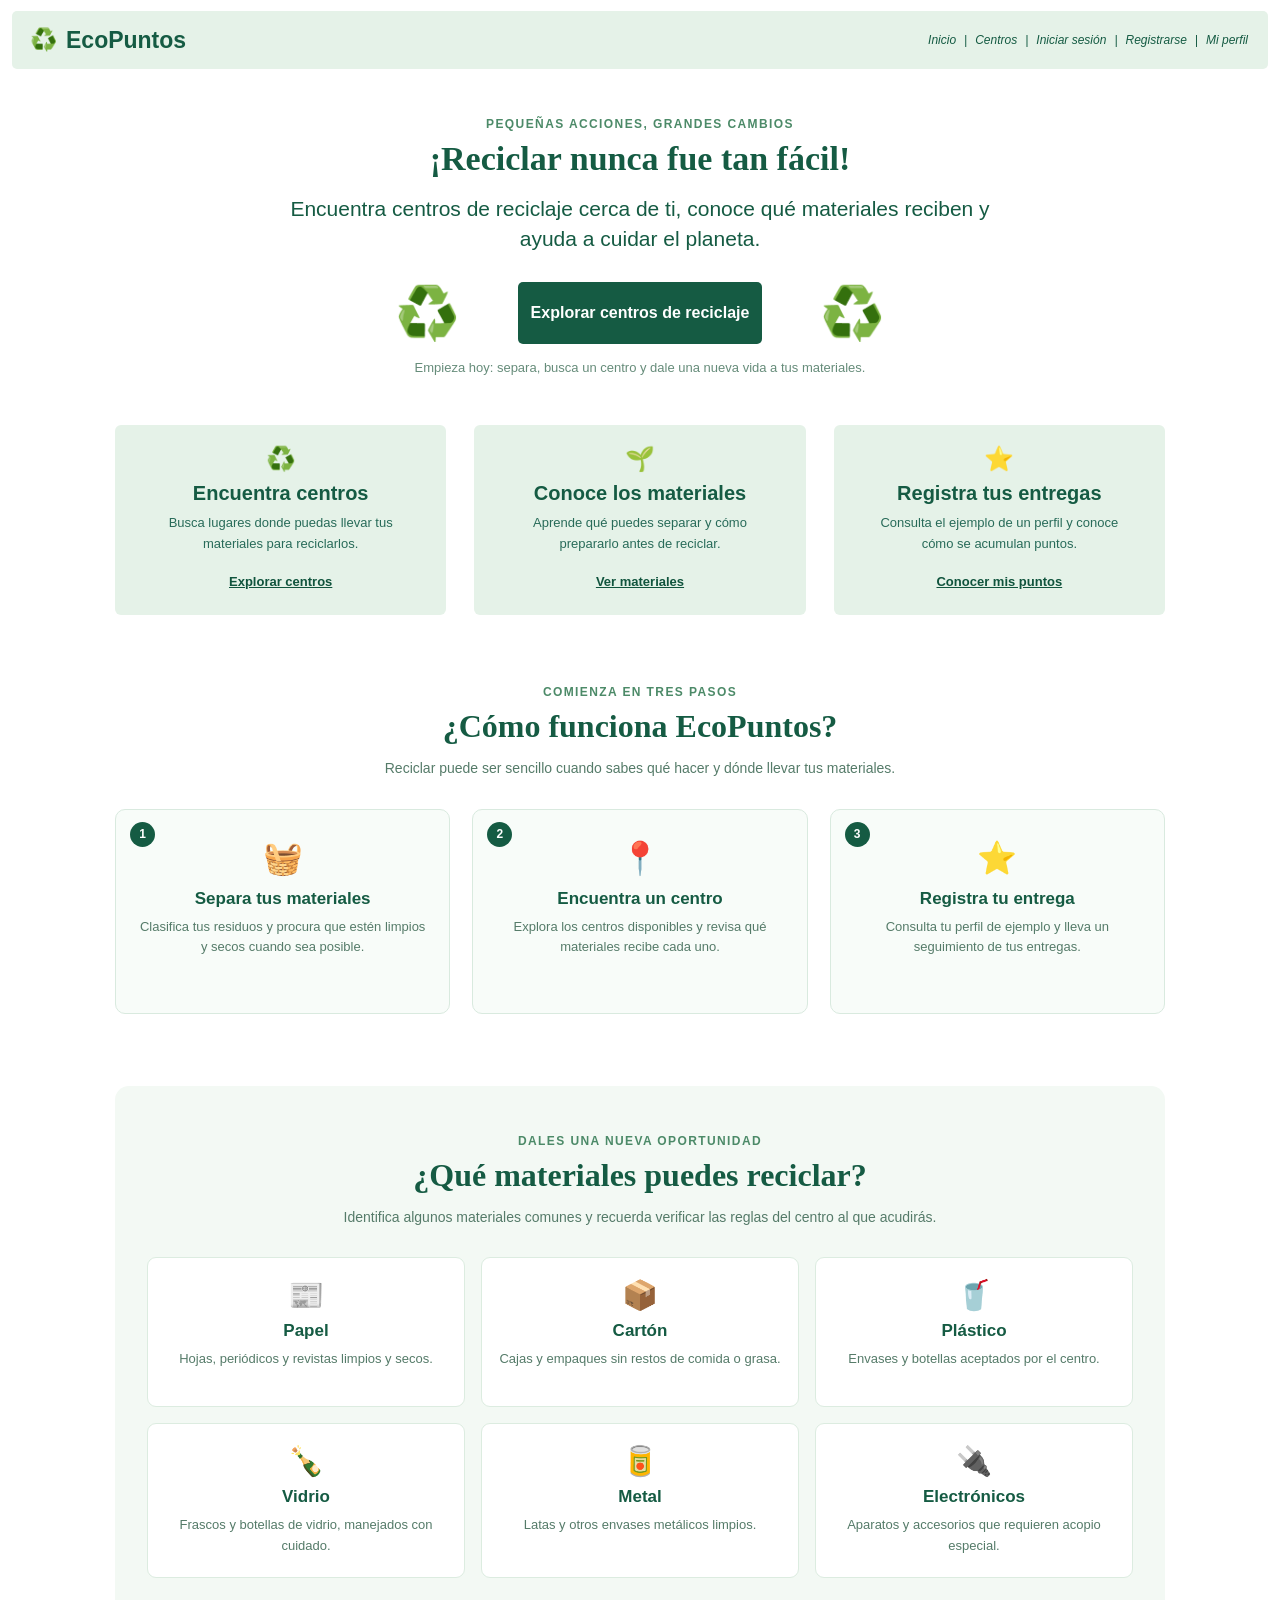
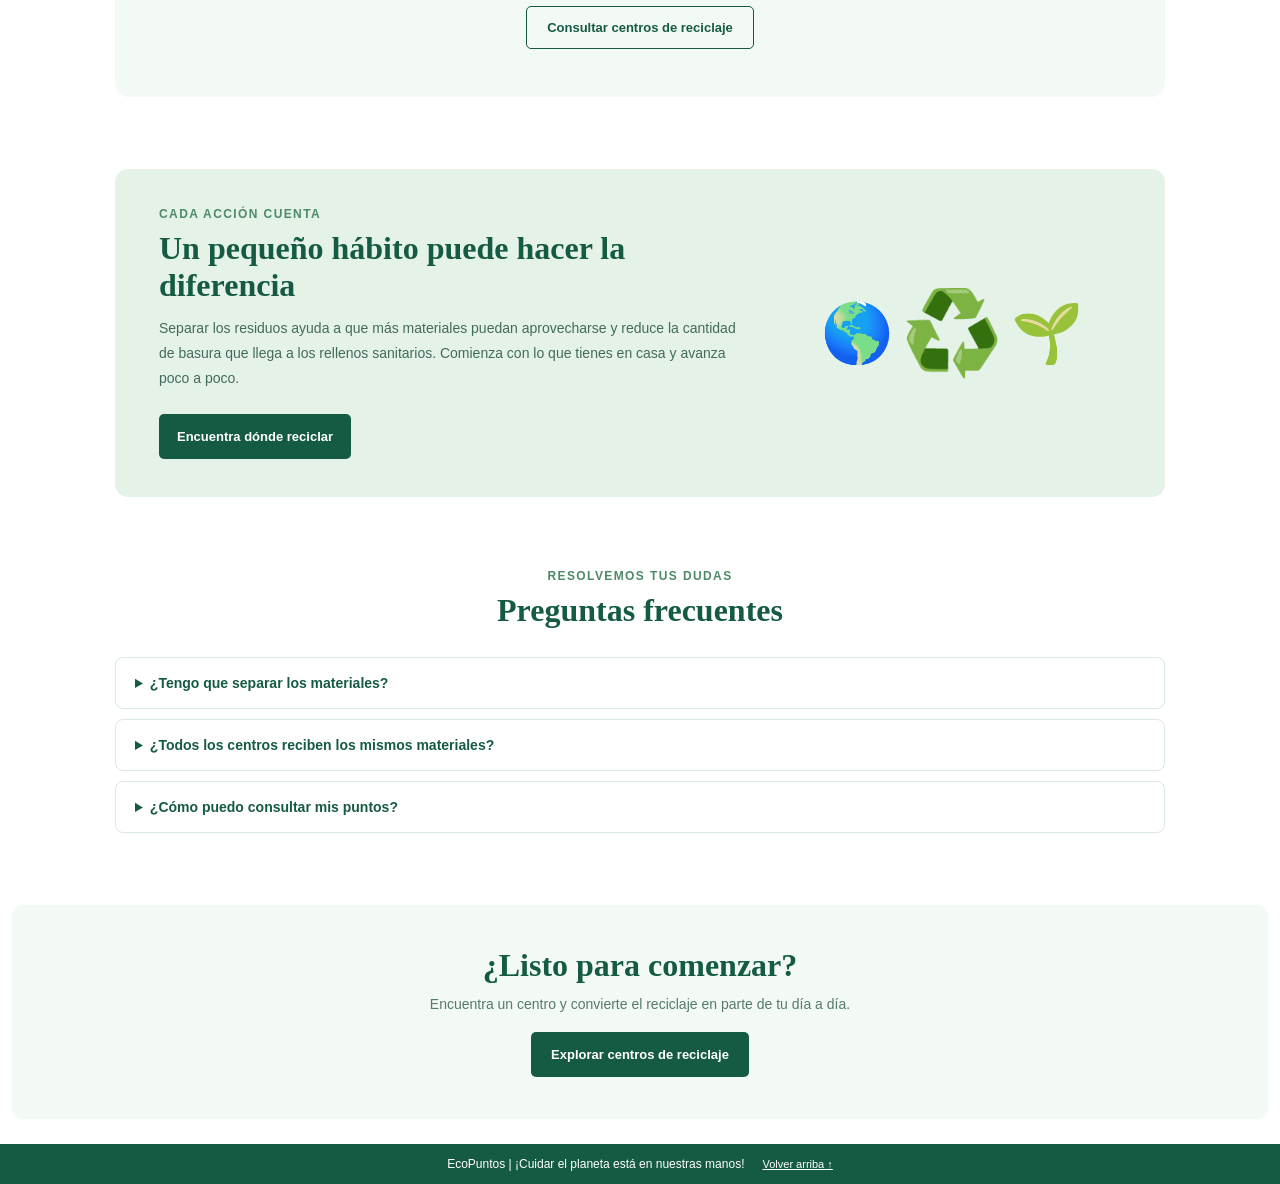
==== index.html @ 4bdca584 "fix: integrar navegación de usuario en página principal" ====
<!doctype html>
<html lang="es">
<head>
  <meta charset="utf-8">
  <meta name="viewport" content="width=device-width, initial-scale=1">
  <meta name="description" content="Encuentra centros de reciclaje, conoce los materiales y registra tus entregas en EcoPuntos.">
  <title>EcoPuntos | Reciclar nunca fue tan fácil</title>
  <link rel="stylesheet" href="css/styles.css">
  <script src="js/app.js" defer></script>
</head>
<body>
  <header class="site-header" id="inicio">
    <a class="brand" href="#inicio" aria-label="EcoPuntos, ir al inicio">
      <span class="brand-icon" aria-hidden="true">♻️</span><span>EcoPuntos</span>
    </a>
    <nav class="main-nav" aria-label="Navegación principal">
      <a href="#inicio" aria-current="page">Inicio</a><span aria-hidden="true">|</span>
      <a href="centros.html">Centros</a><span aria-hidden="true">|</span>
      <a href="login.html">Iniciar sesión</a><span aria-hidden="true">|</span>
      <a href="registro.html">Registrarse</a><span aria-hidden="true">|</span>
      <a href="perfil.html">Mi perfil</a>
    </nav>
  </header>

  <main>
    <section class="welcome" aria-labelledby="welcome-title">
      <p class="eyebrow">Pequeñas acciones, grandes cambios</p>
      <h1 id="welcome-title">¡Reciclar nunca fue tan fácil!</h1>
      <p class="welcome-text">Encuentra centros de reciclaje cerca de ti, conoce qué materiales reciben y ayuda a cuidar el planeta.</p>
      <div class="hero-action">
        <span class="decoration" aria-hidden="true">♻️</span>
        <a class="primary-button" href="centros.html">Explorar centros de reciclaje</a>
        <span class="decoration" aria-hidden="true">♻️</span>
      </div>
      <p class="hero-note">Empieza hoy: separa, busca un centro y dale una nueva vida a tus materiales.</p>
    </section>

    <section class="feature-grid" id="opciones" aria-label="Explora EcoPuntos">
      <article class="feature-card">
        <span class="feature-icon" aria-hidden="true">♻️</span>
        <h2>Encuentra centros</h2>
        <p>Busca lugares donde puedas llevar tus materiales para reciclarlos.</p>
        <a class="card-link" href="centros.html">Explorar centros</a>
      </article>
      <article class="feature-card">
        <span class="feature-icon" aria-hidden="true">🌱</span>
        <h2>Conoce los materiales</h2>
        <p>Aprende qué puedes separar y cómo prepararlo antes de reciclar.</p>
        <a class="card-link" href="#materiales">Ver materiales</a>
      </article>
      <article class="feature-card">
        <span class="feature-icon" aria-hidden="true">⭐</span>
        <h2>Registra tus entregas</h2>
        <p>Consulta el ejemplo de un perfil y conoce cómo se acumulan puntos.</p>
        <a class="card-link" href="perfil.html">Conocer mis puntos</a>
      </article>
    </section>

    <section class="how-section" aria-labelledby="how-title">
      <div class="section-heading">
        <p class="eyebrow">Comienza en tres pasos</p>
        <h2 id="how-title">¿Cómo funciona EcoPuntos?</h2>
        <p>Reciclar puede ser sencillo cuando sabes qué hacer y dónde llevar tus materiales.</p>
      </div>
      <div class="steps-grid">
        <article class="step-card">
          <span class="step-number">1</span><span class="step-icon" aria-hidden="true">🧺</span>
          <h3>Separa tus materiales</h3>
          <p>Clasifica tus residuos y procura que estén limpios y secos cuando sea posible.</p>
        </article>
        <article class="step-card">
          <span class="step-number">2</span><span class="step-icon" aria-hidden="true">📍</span>
          <h3>Encuentra un centro</h3>
          <p>Explora los centros disponibles y revisa qué materiales recibe cada uno.</p>
        </article>
        <article class="step-card">
          <span class="step-number">3</span><span class="step-icon" aria-hidden="true">⭐</span>
          <h3>Registra tu entrega</h3>
          <p>Consulta tu perfil de ejemplo y lleva un seguimiento de tus entregas.</p>
        </article>
      </div>
    </section>

    <section class="materials-section" id="materiales" aria-labelledby="materials-title">
      <div class="section-heading">
        <p class="eyebrow">Dales una nueva oportunidad</p>
        <h2 id="materials-title">¿Qué materiales puedes reciclar?</h2>
        <p>Identifica algunos materiales comunes y recuerda verificar las reglas del centro al que acudirás.</p>
      </div>
      <div class="materials-grid">
        <article class="material-card"><span aria-hidden="true">📰</span><h3>Papel</h3><p>Hojas, periódicos y revistas limpios y secos.</p></article>
        <article class="material-card"><span aria-hidden="true">📦</span><h3>Cartón</h3><p>Cajas y empaques sin restos de comida o grasa.</p></article>
        <article class="material-card"><span aria-hidden="true">🥤</span><h3>Plástico</h3><p>Envases y botellas aceptados por el centro.</p></article>
        <article class="material-card"><span aria-hidden="true">🍾</span><h3>Vidrio</h3><p>Frascos y botellas de vidrio, manejados con cuidado.</p></article>
        <article class="material-card"><span aria-hidden="true">🥫</span><h3>Metal</h3><p>Latas y otros envases metálicos limpios.</p></article>
        <article class="material-card"><span aria-hidden="true">🔌</span><h3>Electrónicos</h3><p>Aparatos y accesorios que requieren acopio especial.</p></article>
      </div>
      <div class="section-action"><a class="secondary-button" href="centros.html">Consultar centros de reciclaje</a></div>
    </section>

    <section class="impact-section" aria-labelledby="impact-title">
      <div class="impact-copy">
        <p class="eyebrow">Cada acción cuenta</p>
        <h2 id="impact-title">Un pequeño hábito puede hacer la diferencia</h2>
        <p>Separar los residuos ayuda a que más materiales puedan aprovecharse y reduce la cantidad de basura que llega a los rellenos sanitarios. Comienza con lo que tienes en casa y avanza poco a poco.</p>
        <a class="primary-button" href="centros.html">Encuentra dónde reciclar</a>
      </div>
      <div class="impact-illustration" aria-hidden="true">
        <span>🌎</span><span>♻️</span><span>🌱</span>
      </div>
    </section>

    <section class="faq-section" aria-labelledby="faq-title">
      <div class="section-heading">
        <p class="eyebrow">Resolvemos tus dudas</p>
        <h2 id="faq-title">Preguntas frecuentes</h2>
      </div>
      <details><summary>¿Tengo que separar los materiales?</summary><p>Sí. Separarlos por tipo facilita su manejo. Revisa también las indicaciones del centro de reciclaje.</p></details>
      <details><summary>¿Todos los centros reciben los mismos materiales?</summary><p>No necesariamente. Consulta la información de cada centro antes de llevar tus materiales.</p></details>
      <details><summary>¿Cómo puedo consultar mis puntos?</summary><p>Entra a la sección Mi perfil para ver el ejemplo de puntos y entregas de EcoPuntos.</p></details>
    </section>

    <section class="final-cta">
      <h2>¿Listo para comenzar?</h2>
      <p>Encuentra un centro y convierte el reciclaje en parte de tu día a día.</p>
      <a class="primary-button" href="centros.html">Explorar centros de reciclaje</a>
    </section>
  </main>

  <footer class="site-footer">
    <p>EcoPuntos | ¡Cuidar el planeta está en nuestras manos!</p>
    <a href="#inicio">Volver arriba ↑</a>
  </footer>

  <dialog class="info-dialog login-dialog" id="login-dialog">
    <button class="dialog-close" type="button" aria-label="Cerrar">×</button>
    <span class="dialog-icon" aria-hidden="true">👤</span>
    <h2>Iniciar sesión</h2>
    <p>Ingresa tus datos para continuar. Esta pantalla es una demostración y todavía no está conectada a un sistema de cuentas.</p>
    <form class="login-form">
      <label for="login-email">Correo electrónico</label>
      <input id="login-email" name="email" type="email" placeholder="correo@ejemplo.com" required>
      <label for="login-password">Contraseña</label>
      <input id="login-password" name="password" type="password" placeholder="Tu contraseña" required>
      <button class="primary-button form-button" type="submit">Continuar</button>
    </form>
    <p class="form-note" id="login-message" aria-live="polite">Demostración visual: no se guardan ni envían tus datos.</p>
  </dialog>
</body>
</html>
---- css/styles.css ----
* {
  box-sizing: border-box;
}

:root {
  --green: #155b43;
  --green-dark: #10543d;
  --mint: #e5f2e8;
  --mint-hover: #d7eadc;
  --text: #155b43;
}

html {
  scroll-behavior: smooth;
}

body {
  min-height: 100vh;
  margin: 0;
  display: flex;
  flex-direction: column;
  background: #ffffff;
  color: var(--text);
  font-family: Arial, Helvetica, sans-serif;
}

.site-header {
  min-height: 58px;
  margin: 11px 12px 0;
  padding: 10px 18px;
  border-radius: 5px;
  background: var(--mint);
  display: flex;
  align-items: center;
  justify-content: space-between;
  gap: 18px;
}

.brand {
  display: inline-flex;
  align-items: center;
  gap: 9px;
  color: var(--green);
  font-size: 23px;
  font-weight: 700;
  text-decoration: none;
}

.brand-icon {
  font-size: 22px;
}

.main-nav {
  display: flex;
  align-items: center;
  gap: 6px;
  color: var(--green);
  font-size: 12px;
  font-style: italic;
}

.main-nav a,
.nav-login {
  padding: 5px 2px;
  border: 0;
  background: transparent;
  color: inherit;
  font: inherit;
  text-decoration: none;
  cursor: pointer;
}

.main-nav a:hover,
.nav-login:hover {
  text-decoration: underline;
}

main {
  width: 100%;
  flex: 1;
}

.welcome {
  padding: 27px 20px 0;
  text-align: center;
}

.welcome h1 {
  margin: 0;
  color: var(--green);
  font-family: Georgia, "Times New Roman", serif;
  font-size: clamp(28px, 4vw, 34px);
  font-weight: 700;
}

.welcome-text {
  margin: 23px auto 0;
  color: var(--green);
  font-size: clamp(17px, 2.5vw, 21px);
  line-height: 1.45;
}

.hero-action {
  max-width: 490px;
  margin: 27px auto 0;
  display: flex;
  align-items: center;
  justify-content: space-between;
  gap: 20px;
}

.decoration {
  font-size: 52px;
  line-height: 1;
}

.primary-button {
  min-height: 62px;
  padding: 17px 13px;
  display: inline-flex;
  align-items: center;
  justify-content: center;
  border: 0;
  border-radius: 5px;
  background: var(--green);
  color: #ffffff;
  font-size: 16px;
  font-weight: 700;
  text-align: center;
  text-decoration: none;
  cursor: pointer;
  transition: background 160ms ease, transform 160ms ease;
}

.primary-button:hover {
  background: #0d4935;
  transform: translateY(-2px);
}

.primary-button:focus-visible,
.main-nav a:focus-visible,
.nav-login:focus-visible,
.card-link:focus-visible,
.dialog-close:focus-visible {
  outline: 3px solid #e6b94f;
  outline-offset: 3px;
}

.feature-grid {
  width: min(100% - 60px, 1050px);
  margin: 35px auto 48px;
  display: grid;
  grid-template-columns: repeat(3, minmax(0, 1fr));
  gap: 60px;
  scroll-margin-top: 20px;
}

.feature-card {
  min-height: 145px;
  padding: 12px 10px 14px;
  border-radius: 6px;
  background: var(--mint);
  text-align: center;
  display: flex;
  flex-direction: column;
  align-items: center;
  transition: background 160ms ease, transform 160ms ease;
}

.feature-card:hover {
  background: var(--mint-hover);
  transform: translateY(-3px);
}

.feature-icon {
  min-height: 27px;
  font-size: 24px;
  line-height: 1;
}

.feature-card h2 {
  margin: 8px 0 7px;
  color: var(--green);
  font-family: "Trebuchet MS", Arial, sans-serif;
  font-size: 19px;
  font-weight: 700;
}

.feature-card p {
  margin: 0;
  color: #286b59;
  font-size: 11px;
  line-height: 1.65;
}

.card-link {
  margin-top: 9px;
  padding: 4px 8px;
  border: 0;
  border-radius: 4px;
  background: transparent;
  color: var(--green-dark);
  font-size: 11px;
  font-weight: 700;
  text-decoration: underline;
  cursor: pointer;
}

.card-link:hover {
  background: rgba(21, 91, 67, 0.08);
}

.site-footer {
  min-height: 37px;
  padding: 9px 15px;
  background: var(--green);
  color: #ffffff;
  text-align: center;
  font-size: 12px;
}

.site-footer p {
  margin: 0;
}

.info-dialog {
  width: min(90%, 430px);
  padding: 30px;
  border: 0;
  border-radius: 12px;
  color: var(--green);
  text-align: center;
  box-shadow: 0 16px 55px rgba(0, 0, 0, 0.22);
}

.info-dialog::backdrop {
  background: rgba(10, 35, 26, 0.55);
  backdrop-filter: blur(2px);
}

.dialog-close {
  position: absolute;
  top: 9px;
  right: 13px;
  border: 0;
  background: transparent;
  color: var(--green);
  font-size: 27px;
  cursor: pointer;
}

.dialog-icon {
  font-size: 36px;
}

.info-dialog h2 {
  margin: 10px 0;
  font-family: Georgia, "Times New Roman", serif;
}

.info-dialog p {
  color: #426b5d;
  font-size: 14px;
  line-height: 1.6;
}

.login-form {
  margin-top: 20px;
  display: grid;
  gap: 8px;
  text-align: left;
}

.login-form label {
  margin-top: 5px;
  font-size: 13px;
  font-weight: 700;
}

.login-form input {
  width: 100%;
  padding: 11px;
  border: 1px solid #b7d3c1;
  border-radius: 5px;
  font: inherit;
}

.form-button {
  width: 100%;
  min-height: 45px;
  margin-top: 8px;
  padding: 10px;
}

.info-dialog .form-note {
  margin-bottom: 0;
  font-size: 11px;
}

@media (max-width: 700px) {
  .site-header {
    align-items: flex-start;
    flex-direction: column;
    gap: 7px;
  }

  .main-nav {
    flex-wrap: wrap;
  }

  .welcome {
    padding-top: 34px;
  }

  .desktop-break {
    display: none;
  }

  .hero-action {
    max-width: 390px;
    gap: 10px;
  }

  .decoration {
    font-size: 35px;
  }

  .primary-button {
    min-height: 54px;
    font-size: 14px;
  }

  .feature-grid {
    width: min(100% - 36px, 420px);
    grid-template-columns: 1fr;
    gap: 16px;
    margin-top: 30px;
  }

  .feature-card {
    min-height: 145px;
  }
}


/* Secciones adicionales de la página principal. */
.eyebrow {
  margin: 0 0 9px;
  color: #4c8a68;
  font-size: 12px;
  font-weight: 700;
  letter-spacing: 1.4px;
  text-transform: uppercase;
}

.welcome {
  padding-top: 48px;
  padding-bottom: 12px;
}

.welcome-text {
  max-width: 720px;
  margin-top: 16px;
}

.hero-note {
  margin: 16px auto 0;
  color: #668c7a;
  font-size: 13px;
}

.feature-grid {
  margin-top: 38px;
  margin-bottom: 70px;
  gap: 28px;
}

.feature-card {
  min-height: 190px;
  padding: 22px 18px;
}

.feature-card h2 {
  font-size: 20px;
}

.feature-card p {
  max-width: 250px;
  font-size: 13px;
}

.card-link {
  margin-top: auto;
  padding-top: 14px;
  font-size: 13px;
}

.how-section,
.materials-section,
.faq-section {
  width: min(100% - 60px, 1050px);
  margin: 0 auto 72px;
}

.section-heading {
  max-width: 700px;
  margin: 0 auto 28px;
  text-align: center;
}

.section-heading h2,
.impact-copy h2,
.final-cta h2 {
  margin: 0 0 12px;
  color: var(--green);
  font-family: Georgia, "Times New Roman", serif;
  font-size: clamp(25px, 3vw, 32px);
}

.section-heading > p:last-child {
  margin: 0;
  color: #557b69;
  font-size: 14px;
  line-height: 1.7;
}

.steps-grid {
  display: grid;
  grid-template-columns: repeat(3, minmax(0, 1fr));
  gap: 22px;
}

.step-card {
  position: relative;
  min-height: 205px;
  padding: 25px 22px;
  border: 1px solid #d9eadf;
  border-radius: 10px;
  background: #f8fcf9;
  text-align: center;
}

.step-number {
  position: absolute;
  top: 12px;
  left: 14px;
  width: 25px;
  height: 25px;
  display: grid;
  place-items: center;
  border-radius: 50%;
  background: var(--green);
  color: #fff;
  font-size: 12px;
  font-weight: 700;
}

.step-icon {
  display: block;
  margin: 4px 0 12px;
  font-size: 32px;
}

.step-card h3,
.material-card h3 {
  margin: 0 0 8px;
  color: var(--green);
  font-size: 17px;
}

.step-card p,
.material-card p {
  margin: 0;
  color: #557b69;
  font-size: 13px;
  line-height: 1.6;
}

.materials-section {
  padding: 48px 32px;
  border-radius: 14px;
  background: #f3f9f4;
}

.materials-grid {
  display: grid;
  grid-template-columns: repeat(3, minmax(0, 1fr));
  gap: 16px;
}

.material-card {
  min-height: 150px;
  padding: 20px 16px;
  border: 1px solid #dcece0;
  border-radius: 9px;
  background: #fff;
  text-align: center;
}

.material-card > span {
  display: block;
  margin-bottom: 9px;
  font-size: 29px;
}

.section-action {
  margin-top: 28px;
  text-align: center;
}

.secondary-button {
  min-height: 43px;
  padding: 12px 20px;
  display: inline-flex;
  align-items: center;
  justify-content: center;
  border: 1px solid var(--green);
  border-radius: 5px;
  color: var(--green);
  font-size: 13px;
  font-weight: 700;
  text-decoration: none;
}

.secondary-button:hover {
  background: var(--mint);
}

.impact-section {
  width: min(100% - 60px, 1050px);
  margin: 0 auto 72px;
  padding: 38px 44px;
  display: grid;
  grid-template-columns: 1.4fr 0.8fr;
  align-items: center;
  gap: 30px;
  border-radius: 13px;
  background: var(--mint);
}

.impact-copy h2 {
  max-width: 570px;
}

.impact-copy > p:not(.eyebrow) {
  max-width: 620px;
  margin: 0 0 22px;
  color: #426b5d;
  font-size: 14px;
  line-height: 1.8;
}

.impact-copy .primary-button {
  min-height: 45px;
  padding: 12px 18px;
  font-size: 13px;
}

.impact-illustration {
  min-height: 170px;
  display: flex;
  align-items: center;
  justify-content: center;
  gap: 8px;
  font-size: clamp(35px, 5vw, 58px);
}

.impact-illustration span:nth-child(2) {
  font-size: clamp(55px, 7vw, 82px);
}

.faq-section details {
  margin: 10px 0;
  padding: 17px 19px;
  border: 1px solid #d9eadf;
  border-radius: 8px;
  background: #fff;
}

.faq-section summary {
  color: var(--green);
  font-size: 14px;
  font-weight: 700;
  cursor: pointer;
}

.faq-section details p {
  margin: 12px 0 0;
  color: #557b69;
  font-size: 13px;
  line-height: 1.6;
}

.final-cta {
  margin: 0 12px 25px;
  padding: 42px 20px;
  border-radius: 10px;
  background: #f3f9f4;
  text-align: center;
}

.final-cta p {
  margin: 0 0 20px;
  color: #557b69;
  font-size: 14px;
}

.final-cta .primary-button {
  min-height: 45px;
  padding: 12px 20px;
  font-size: 13px;
}

.site-footer {
  display: flex;
  align-items: center;
  justify-content: center;
  gap: 18px;
  flex-wrap: wrap;
  padding: 13px 15px;
}

.site-footer a {
  color: #fff;
  font-size: 11px;
  text-decoration: underline;
}

.login-form .form-button {
  cursor: pointer;
}

@media (max-width: 700px) {
  .welcome {
    padding-top: 38px;
  }

  .feature-grid,
  .how-section,
  .materials-section,
  .faq-section,
  .impact-section {
    width: min(100% - 36px, 500px);
  }

  .feature-grid {
    gap: 14px;
    margin-bottom: 55px;
  }

  .steps-grid,
  .materials-grid,
  .impact-section {
    grid-template-columns: 1fr;
  }

  .step-card {
    min-height: 175px;
  }

  .materials-section {
    padding: 34px 17px;
  }

  .impact-section {
    padding: 30px 22px;
  }

  .impact-illustration {
    min-height: 100px;
  }

  .how-section,
  .materials-section,
  .faq-section {
    margin-bottom: 52px;
  }

  .final-cta {
    padding: 34px 18px;
  }
}
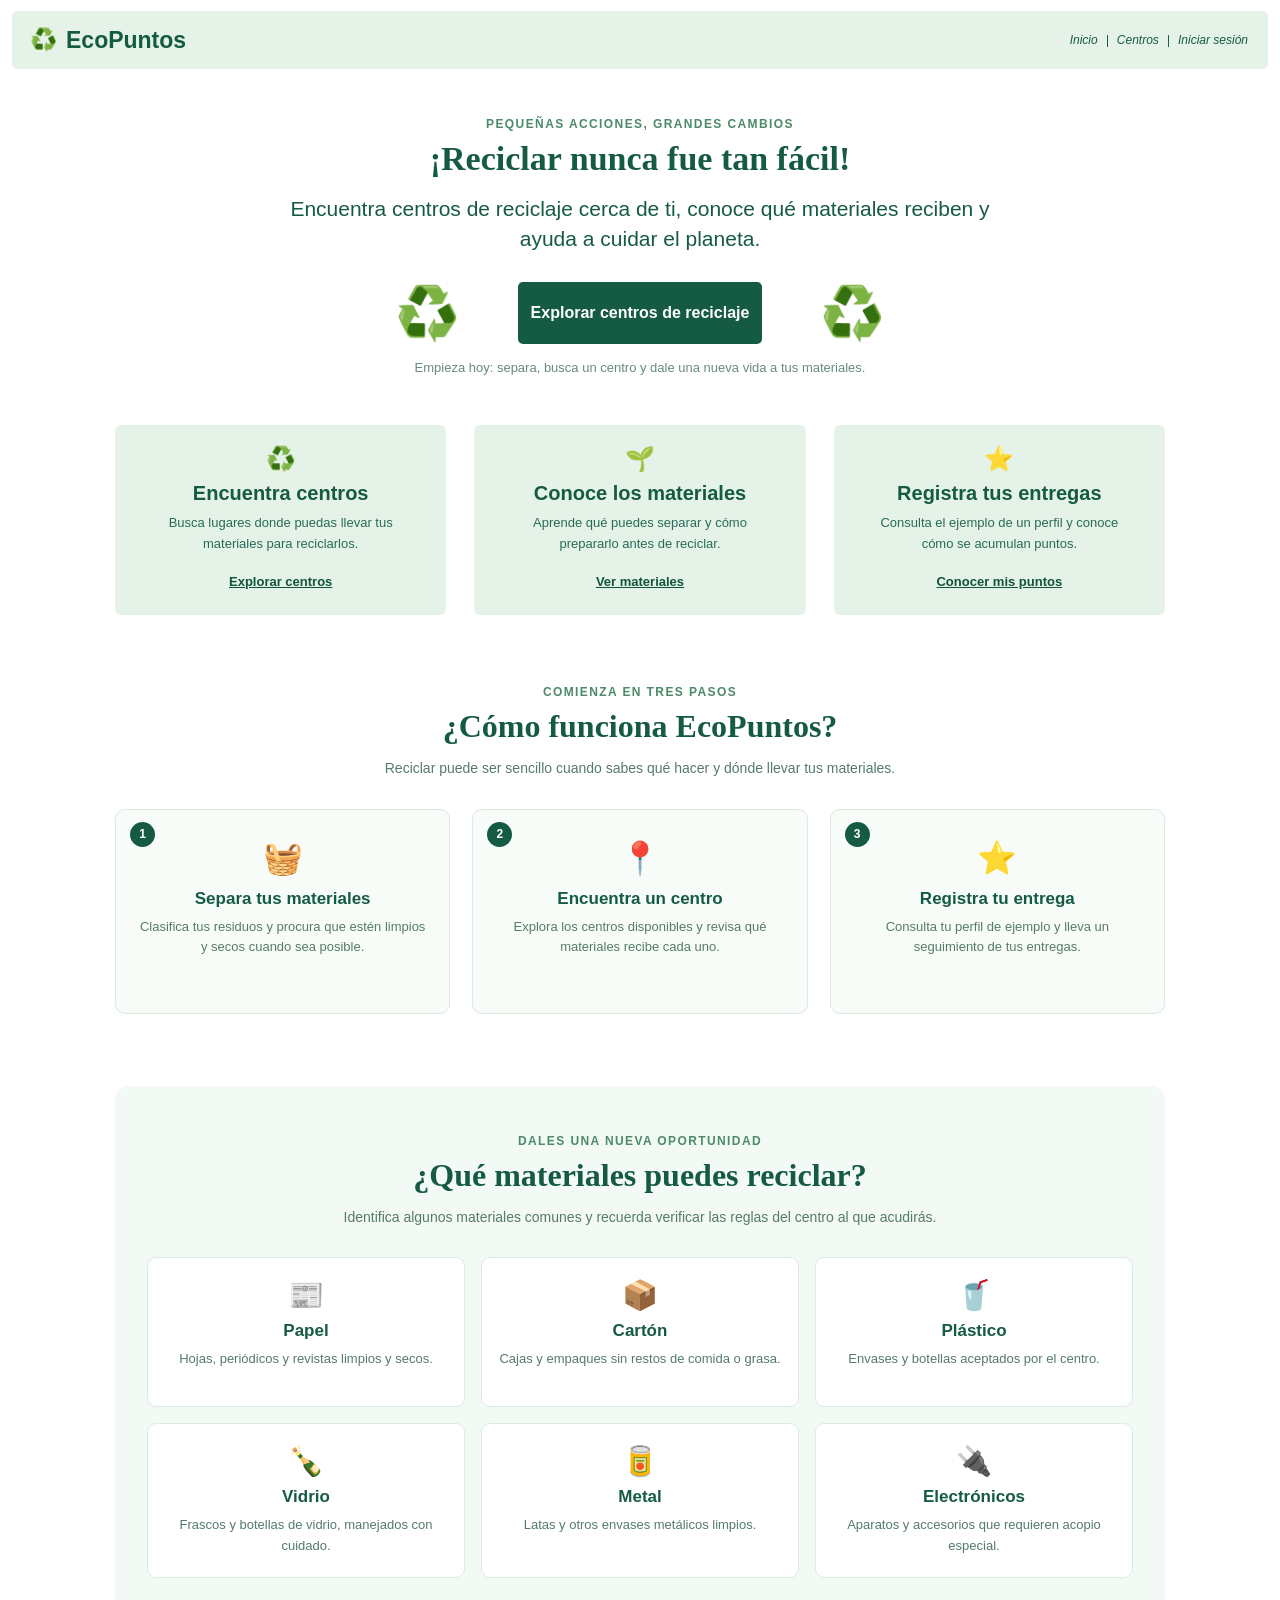
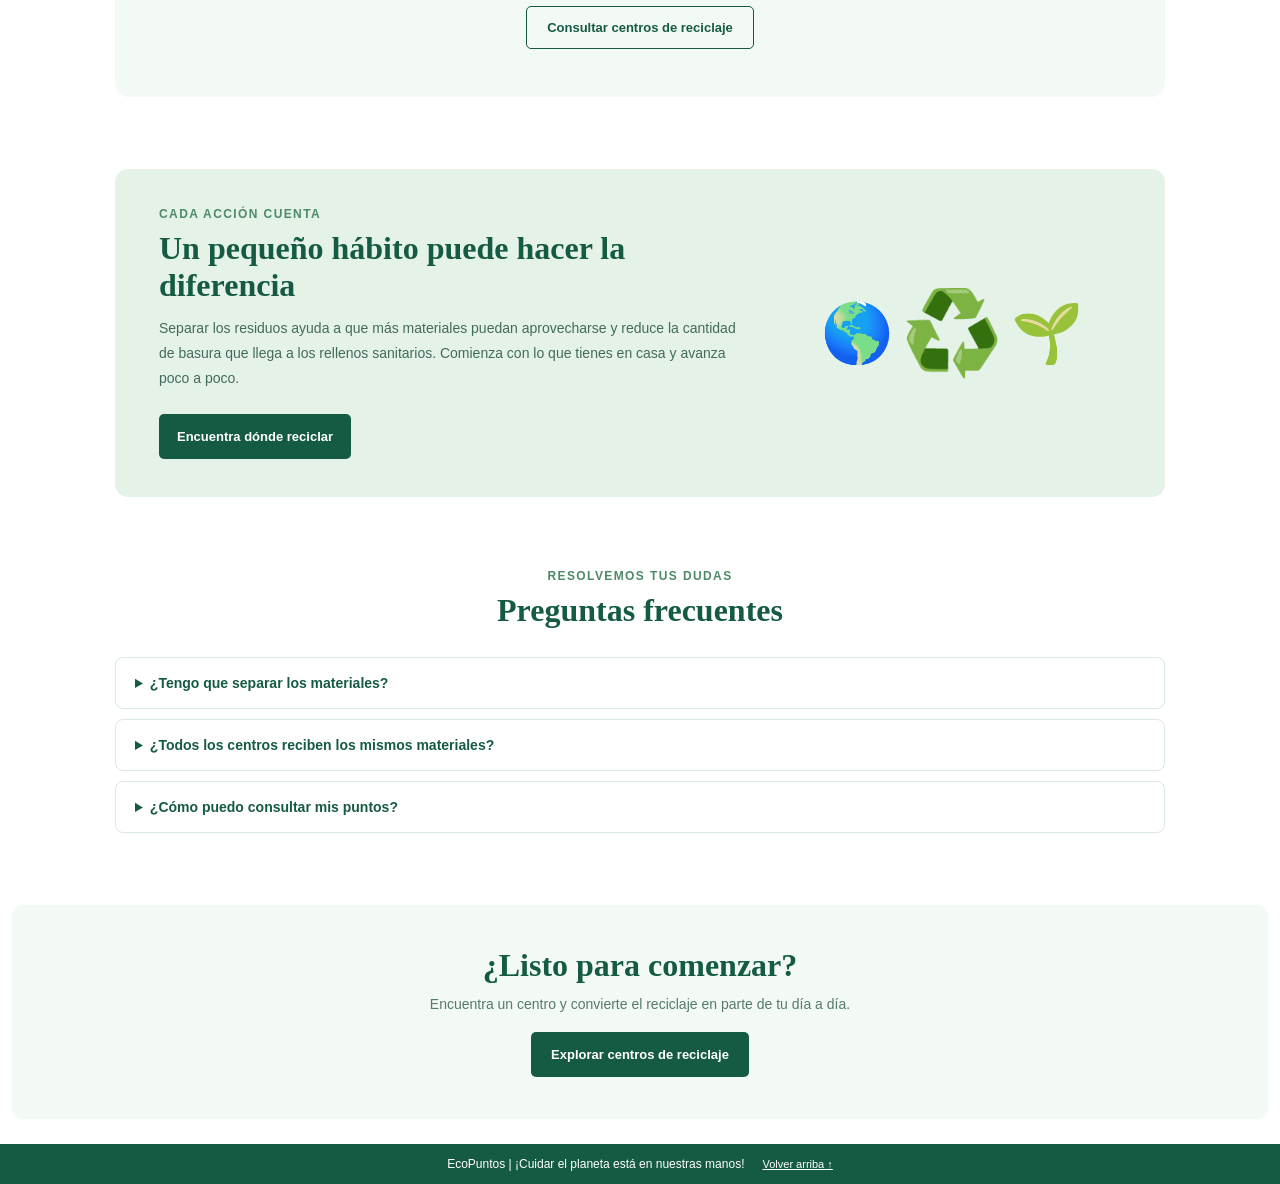
==== commit 80854c79: "Merge branch 'develop' into feature/SCRUM-61-69-perfil-usuario" ====
--- a/index.html
+++ b/index.html
@@ -16,9 +16,7 @@
     <nav class="main-nav" aria-label="Navegación principal">
       <a href="#inicio" aria-current="page">Inicio</a><span aria-hidden="true">|</span>
       <a href="centros.html">Centros</a><span aria-hidden="true">|</span>
-      <a href="login.html">Iniciar sesión</a><span aria-hidden="true">|</span>
-      <a href="registro.html">Registrarse</a><span aria-hidden="true">|</span>
-      <a href="perfil.html">Mi perfil</a>
+      <button class="nav-login" type="button" data-open-dialog="login-dialog">Iniciar sesión</button>
     </nav>
   </header>
 
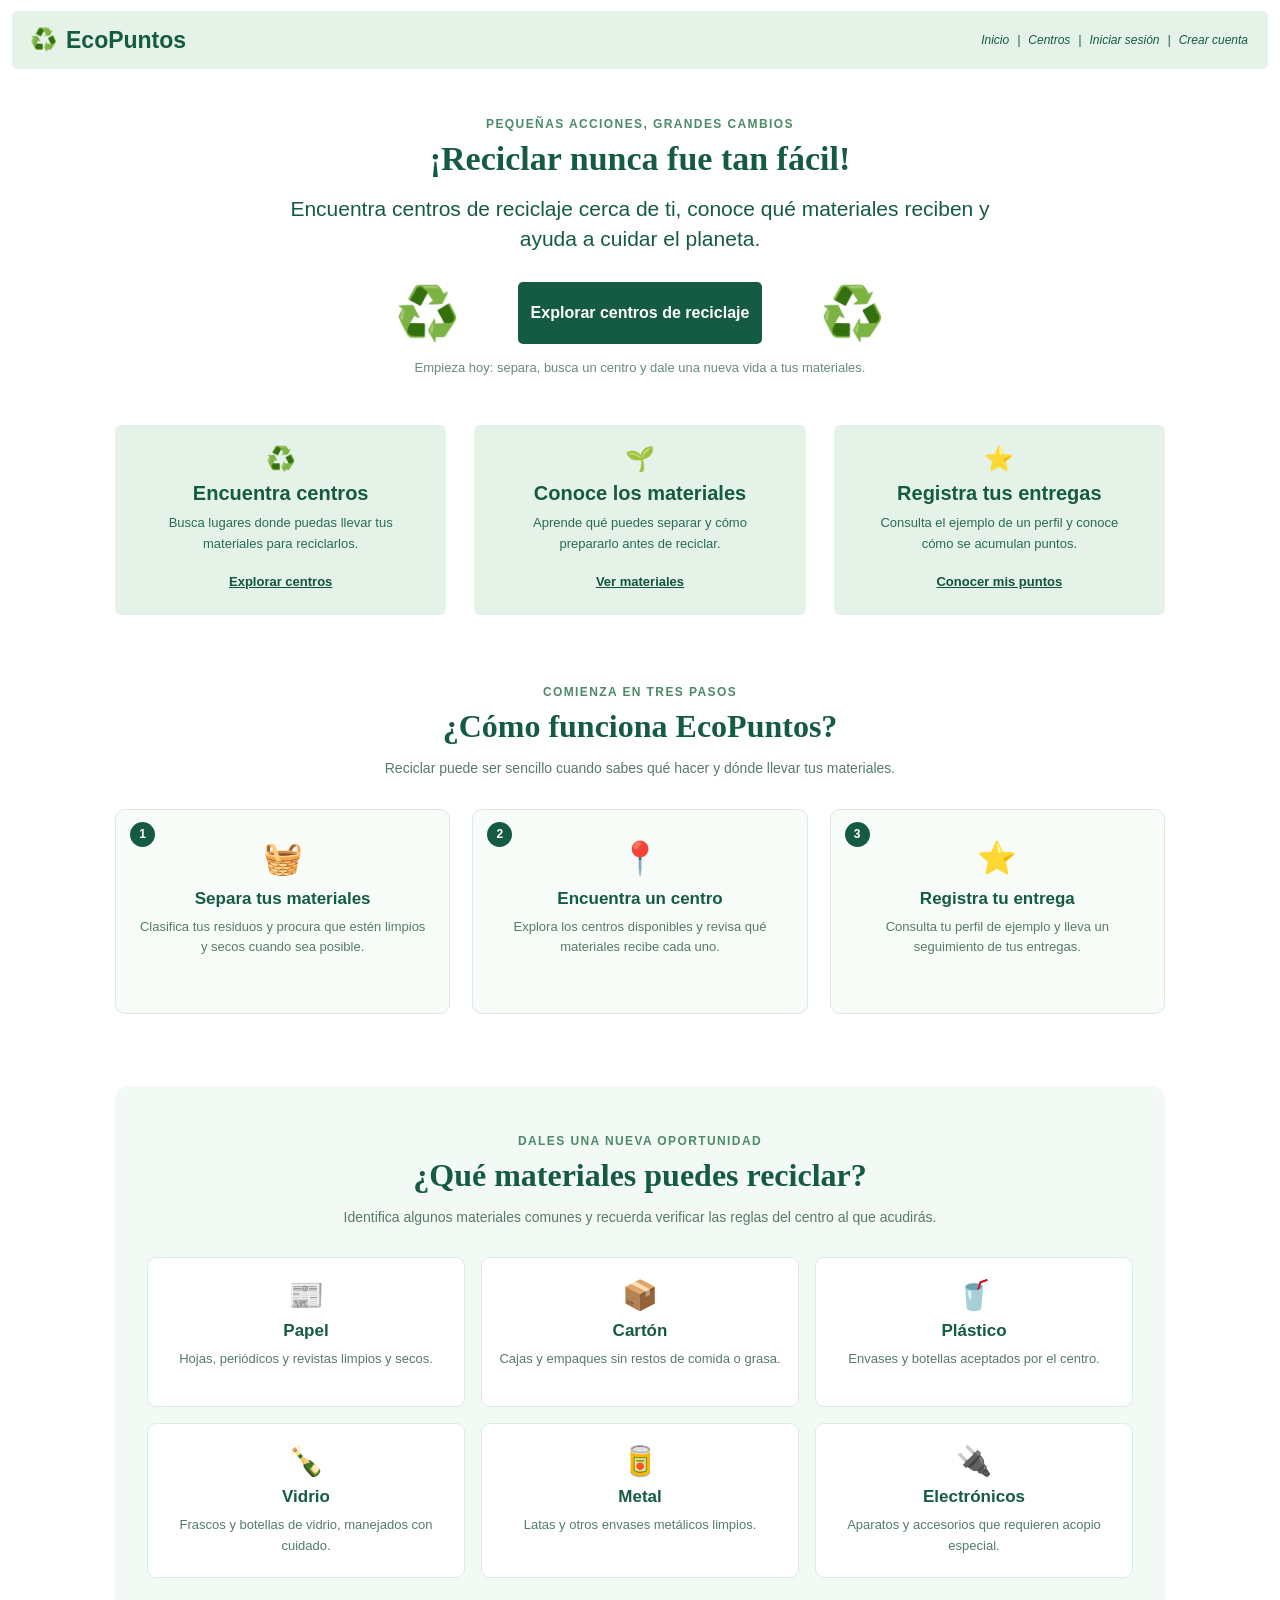
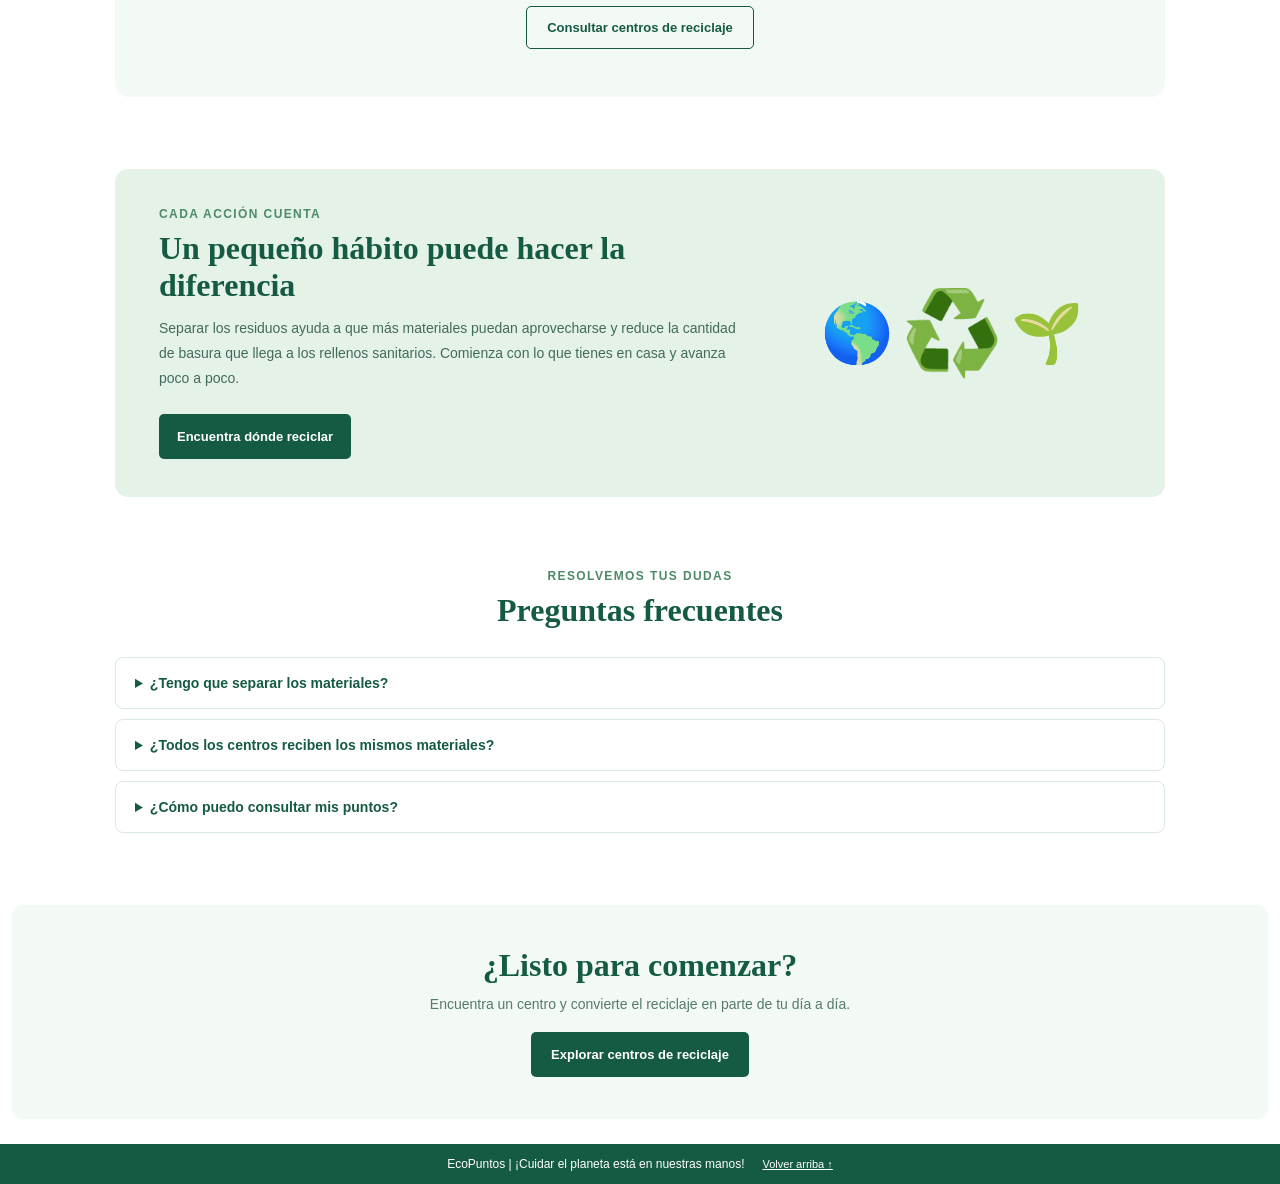
==== commit 4c3e05dd: "Link homepage to validated registration and login forms" ====
--- a/index.html
+++ b/index.html
@@ -16,7 +16,8 @@
     <nav class="main-nav" aria-label="Navegación principal">
       <a href="#inicio" aria-current="page">Inicio</a><span aria-hidden="true">|</span>
       <a href="centros.html">Centros</a><span aria-hidden="true">|</span>
-      <button class="nav-login" type="button" data-open-dialog="login-dialog">Iniciar sesión</button>
+      <a href="login.html" class="nav-login">Iniciar sesión</a><span aria-hidden="true">|</span>
+      <a href="registro.html">Crear cuenta</a>
     </nav>
   </header>
 
@@ -130,19 +131,5 @@
     <a href="#inicio">Volver arriba ↑</a>
   </footer>
 
-  <dialog class="info-dialog login-dialog" id="login-dialog">
-    <button class="dialog-close" type="button" aria-label="Cerrar">×</button>
-    <span class="dialog-icon" aria-hidden="true">👤</span>
-    <h2>Iniciar sesión</h2>
-    <p>Ingresa tus datos para continuar. Esta pantalla es una demostración y todavía no está conectada a un sistema de cuentas.</p>
-    <form class="login-form">
-      <label for="login-email">Correo electrónico</label>
-      <input id="login-email" name="email" type="email" placeholder="correo@ejemplo.com" required>
-      <label for="login-password">Contraseña</label>
-      <input id="login-password" name="password" type="password" placeholder="Tu contraseña" required>
-      <button class="primary-button form-button" type="submit">Continuar</button>
-    </form>
-    <p class="form-note" id="login-message" aria-live="polite">Demostración visual: no se guardan ni envían tus datos.</p>
-  </dialog>
 </body>
 </html>
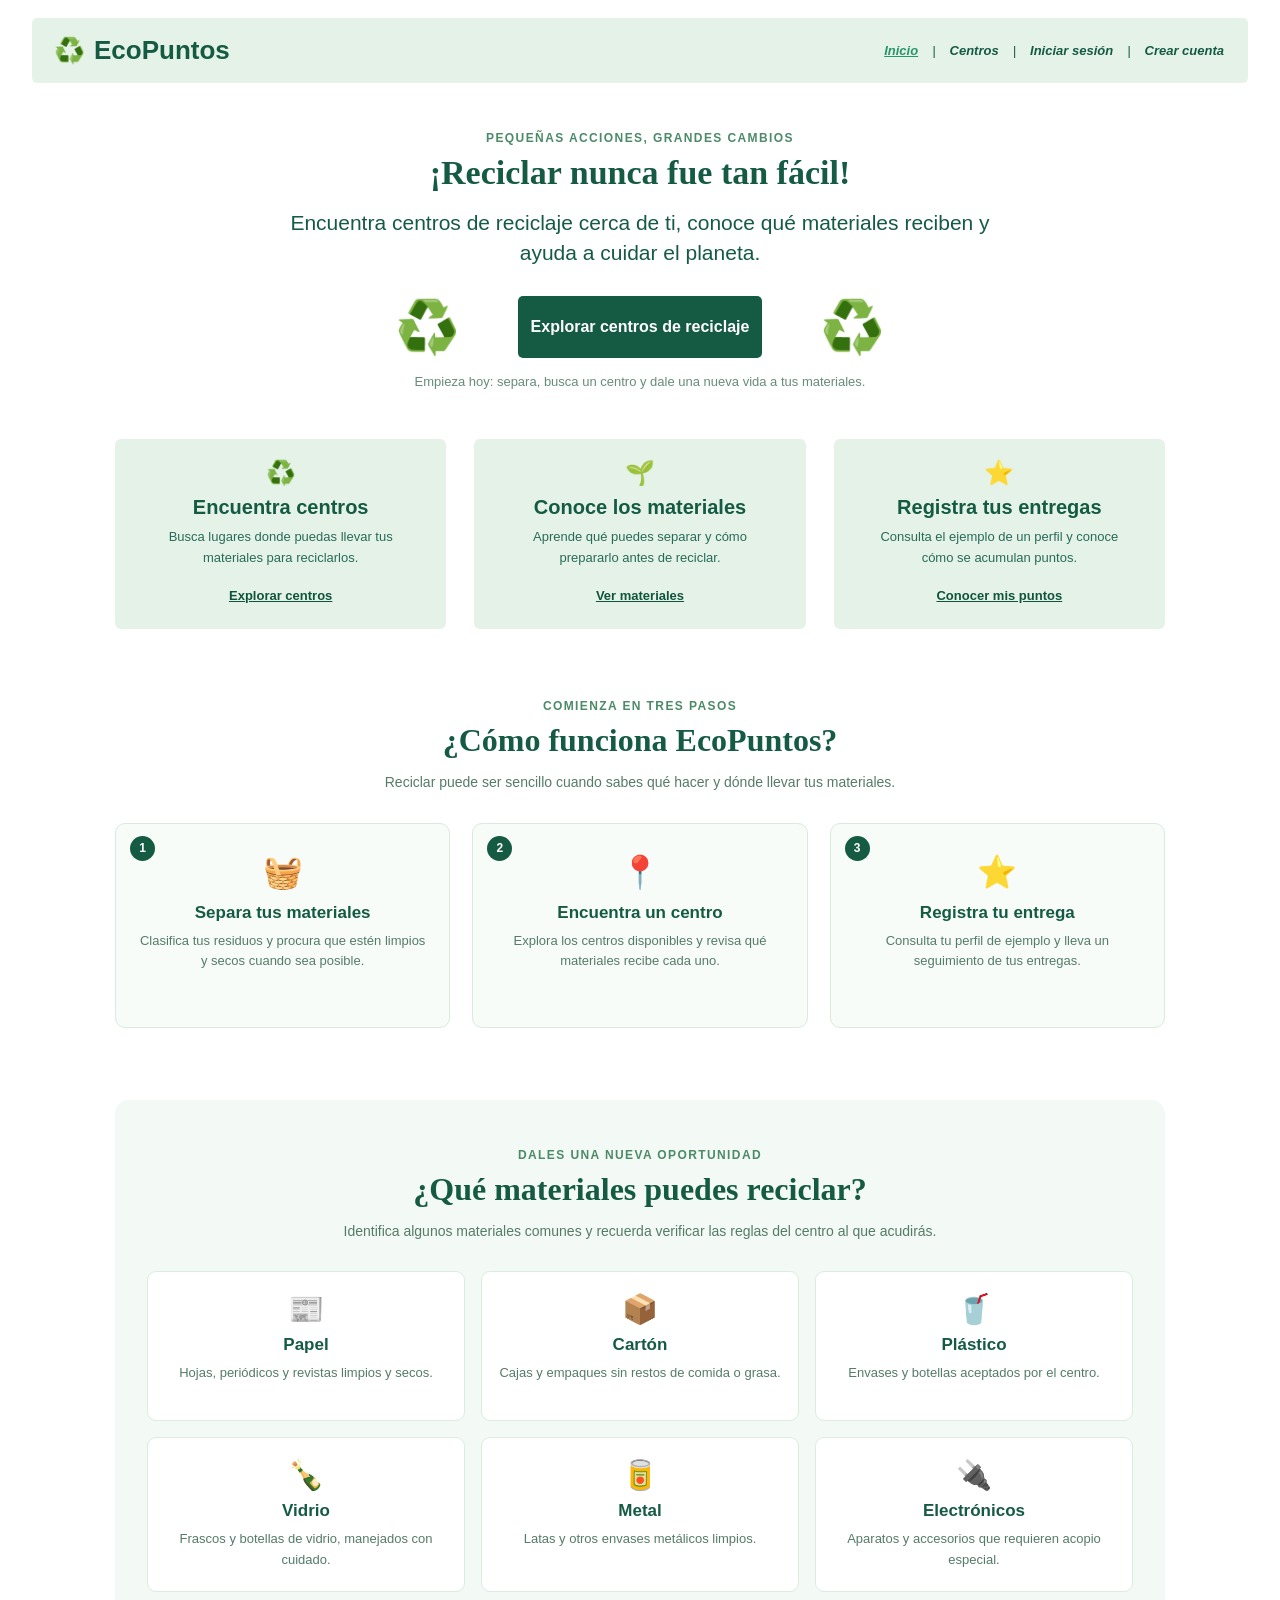
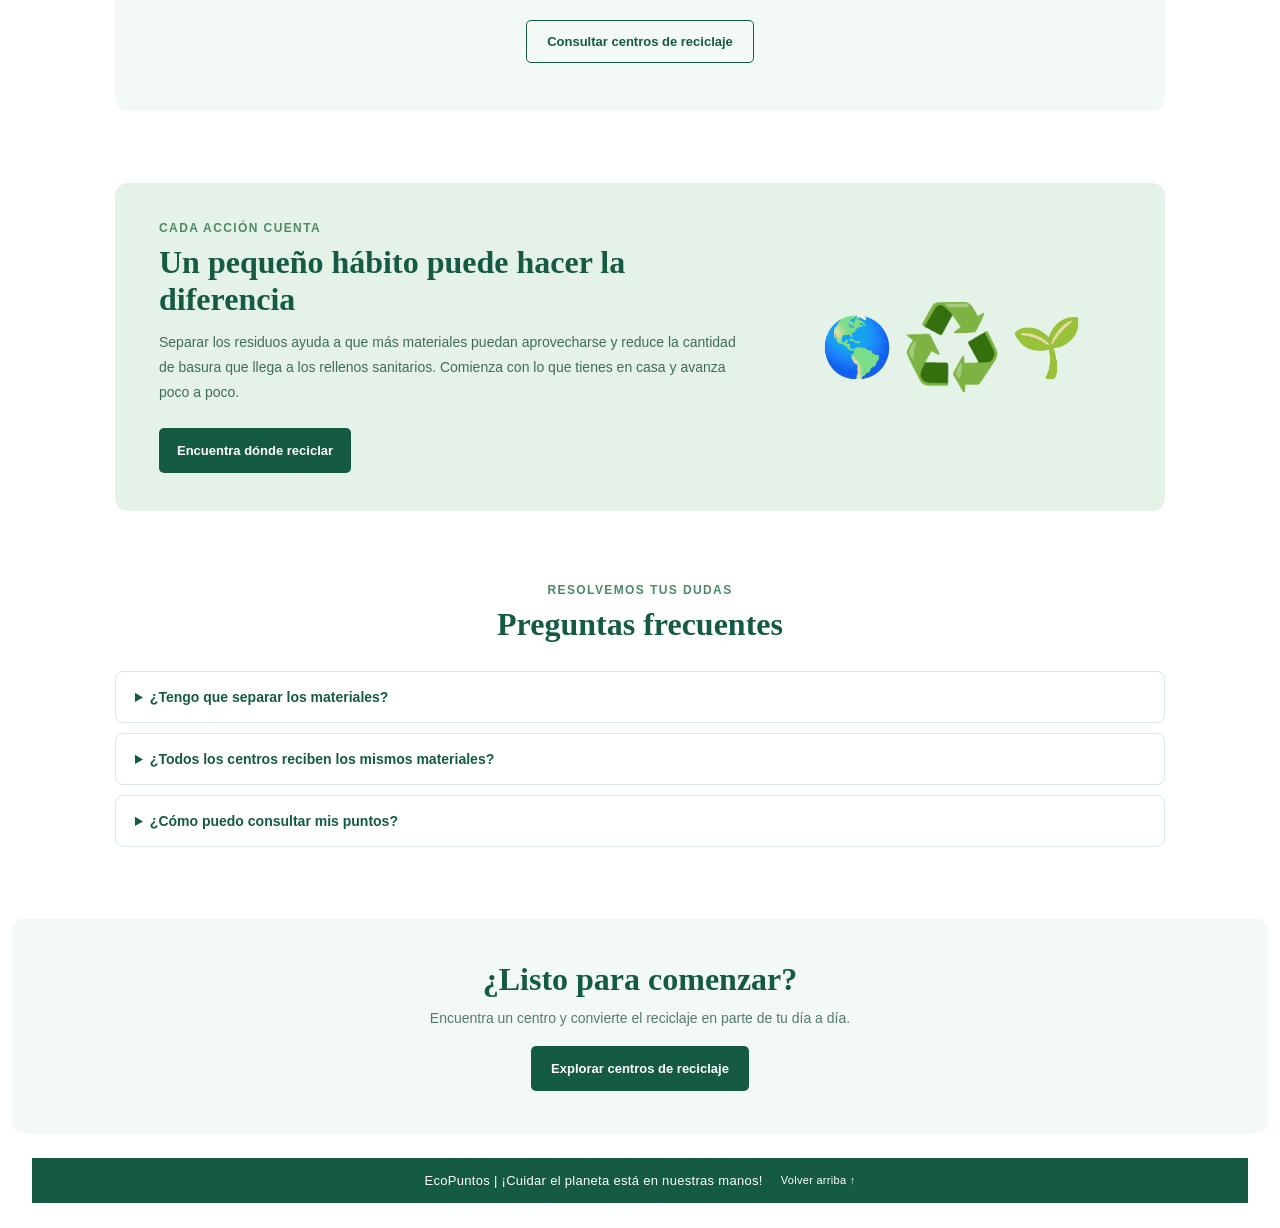
==== commit 3aea7535: "SCRUM-85-86-90: unificar diseño, adaptar a móviles y validar formularios" ====
--- a/index.html
+++ b/index.html
@@ -6,7 +6,10 @@
   <meta name="description" content="Encuentra centros de reciclaje, conoce los materiales y registra tus entregas en EcoPuntos.">
   <title>EcoPuntos | Reciclar nunca fue tan fácil</title>
   <link rel="stylesheet" href="css/styles.css">
+  <link rel="stylesheet" href="css/componentes.css">
   <script src="js/app.js" defer></script>
+  <link rel="stylesheet" href="css/header-usuario.css">
+  <script src="js/header-usuario.js" defer></script>
 </head>
 <body>
   <header class="site-header" id="inicio">
--- a/css/styles.css
+++ b/css/styles.css
@@ -140,8 +140,7 @@
 .primary-button:focus-visible,
 .main-nav a:focus-visible,
 .nav-login:focus-visible,
-.card-link:focus-visible,
-.dialog-close:focus-visible {
+.card-link:focus-visible {
   outline: 3px solid #e6b94f;
   outline-offset: 3px;
 }
@@ -223,80 +222,6 @@
   margin: 0;
 }
 
-.info-dialog {
-  width: min(90%, 430px);
-  padding: 30px;
-  border: 0;
-  border-radius: 12px;
-  color: var(--green);
-  text-align: center;
-  box-shadow: 0 16px 55px rgba(0, 0, 0, 0.22);
-}
-
-.info-dialog::backdrop {
-  background: rgba(10, 35, 26, 0.55);
-  backdrop-filter: blur(2px);
-}
-
-.dialog-close {
-  position: absolute;
-  top: 9px;
-  right: 13px;
-  border: 0;
-  background: transparent;
-  color: var(--green);
-  font-size: 27px;
-  cursor: pointer;
-}
-
-.dialog-icon {
-  font-size: 36px;
-}
-
-.info-dialog h2 {
-  margin: 10px 0;
-  font-family: Georgia, "Times New Roman", serif;
-}
-
-.info-dialog p {
-  color: #426b5d;
-  font-size: 14px;
-  line-height: 1.6;
-}
-
-.login-form {
-  margin-top: 20px;
-  display: grid;
-  gap: 8px;
-  text-align: left;
-}
-
-.login-form label {
-  margin-top: 5px;
-  font-size: 13px;
-  font-weight: 700;
-}
-
-.login-form input {
-  width: 100%;
-  padding: 11px;
-  border: 1px solid #b7d3c1;
-  border-radius: 5px;
-  font: inherit;
-}
-
-.form-button {
-  width: 100%;
-  min-height: 45px;
-  margin-top: 8px;
-  padding: 10px;
-}
-
-.info-dialog .form-note {
-  margin-bottom: 0;
-  font-size: 11px;
-}
-
 @media (max-width: 700px) {
   .site-header {
     align-items: flex-start;
@@ -310,10 +235,6 @@
 
   .welcome {
     padding-top: 34px;
-  }
-
-  .desktop-break {
-    display: none;
   }
 
   .hero-action {
@@ -626,10 +547,6 @@
   text-decoration: underline;
 }
 
-.login-form .form-button {
-  cursor: pointer;
-}
-
 @media (max-width: 700px) {
   .welcome {
     padding-top: 38px;
--- a/css/componentes.css
+++ b/css/componentes.css
@@ -0,0 +1,110 @@
+/* Componentes compartidos de EcoPuntos */
+
+/* Encabezado */
+.site-header {
+    min-height: 65px;
+    margin: 18px 32px 0;
+    padding: 10px 22px;
+    border-radius: 5px;
+    background: #e5f2e8;
+    display: flex;
+    align-items: center;
+    justify-content: space-between;
+    gap: 18px;
+    flex-wrap: wrap;
+}
+
+.brand {
+    display: inline-flex;
+    align-items: center;
+    gap: 9px;
+    color: #155b43;
+    font-size: 26px;
+    font-weight: 700;
+    text-decoration: none;
+}
+
+.brand-icon {
+    font-size: 25px;
+}
+
+.main-nav {
+    display: flex;
+    align-items: center;
+    flex-wrap: wrap;
+    gap: 12px;
+    color: #155b43;
+    font-size: 13px;
+}
+
+.main-nav a {
+    padding: 5px 2px;
+    color: inherit;
+    text-decoration: none;
+    font-weight: 600;
+}
+
+.main-nav a:hover,
+.main-nav a[aria-current="page"] {
+    color: #26966b;
+    text-decoration: underline;
+}
+
+/* Pie de página */
+.site-footer {
+    min-height: 45px;
+    margin: 0 32px 25px;
+    padding: 14px 15px;
+    background: #155b43;
+    color: #ffffff;
+    text-align: center;
+    font-size: 13px;
+    letter-spacing: 0.3px;
+}
+
+.site-footer p {
+    margin: 0;
+}
+
+.site-footer a {
+    color: #ffffff;
+    text-decoration: none;
+}
+
+.site-footer a:hover {
+    text-decoration: underline;
+}
+
+/* Adaptación a tabletas y celulares */
+@media (max-width: 760px) {
+    .site-header {
+        margin: 12px 14px 0;
+        padding: 12px 15px;
+        flex-direction: column;
+        align-items: center;
+    }
+
+    .main-nav {
+        justify-content: center;
+        gap: 10px;
+    }
+
+    .site-footer {
+        margin: 0 14px 14px;
+    }
+}
+
+@media (max-width: 480px) {
+    .brand {
+        font-size: 23px;
+    }
+
+    .main-nav {
+        gap: 8px;
+        font-size: 12px;
+    }
+
+    .site-header {
+        padding: 12px 10px;
+    }
+}
--- a/css/header-usuario.css
+++ b/css/header-usuario.css
@@ -0,0 +1,39 @@
+/* Identificación y accesos del usuario activo en los encabezados EcoPuntos */
+.user-session {
+  display: inline-flex;
+  align-items: center;
+  flex-wrap: wrap;
+  gap: 10px;
+  margin-left: 10px;
+  font-style: normal;
+}
+.user-session-name {
+  padding: 7px 11px;
+  border-radius: 20px;
+  background: #e2f4e8;
+  color: #15583e;
+  font-size: 13px;
+  font-weight: 700;
+}
+.user-session-profile,
+.user-session-logout {
+  display: inline-block;
+  padding: 7px 11px !important;
+  border: 1px solid currentColor !important;
+  border-radius: 7px;
+  font-size: 12px !important;
+  font-weight: 700;
+  text-decoration: none !important;
+}
+.user-session-profile {
+  background: #26734d;
+  border-color: #26734d !important;
+  color: #fff !important;
+}
+.user-session-profile:hover,
+.user-session-logout:hover {
+  opacity: .78;
+}
+@media (max-width: 700px) {
+  .user-session { margin: 5px 0 0; }
+}
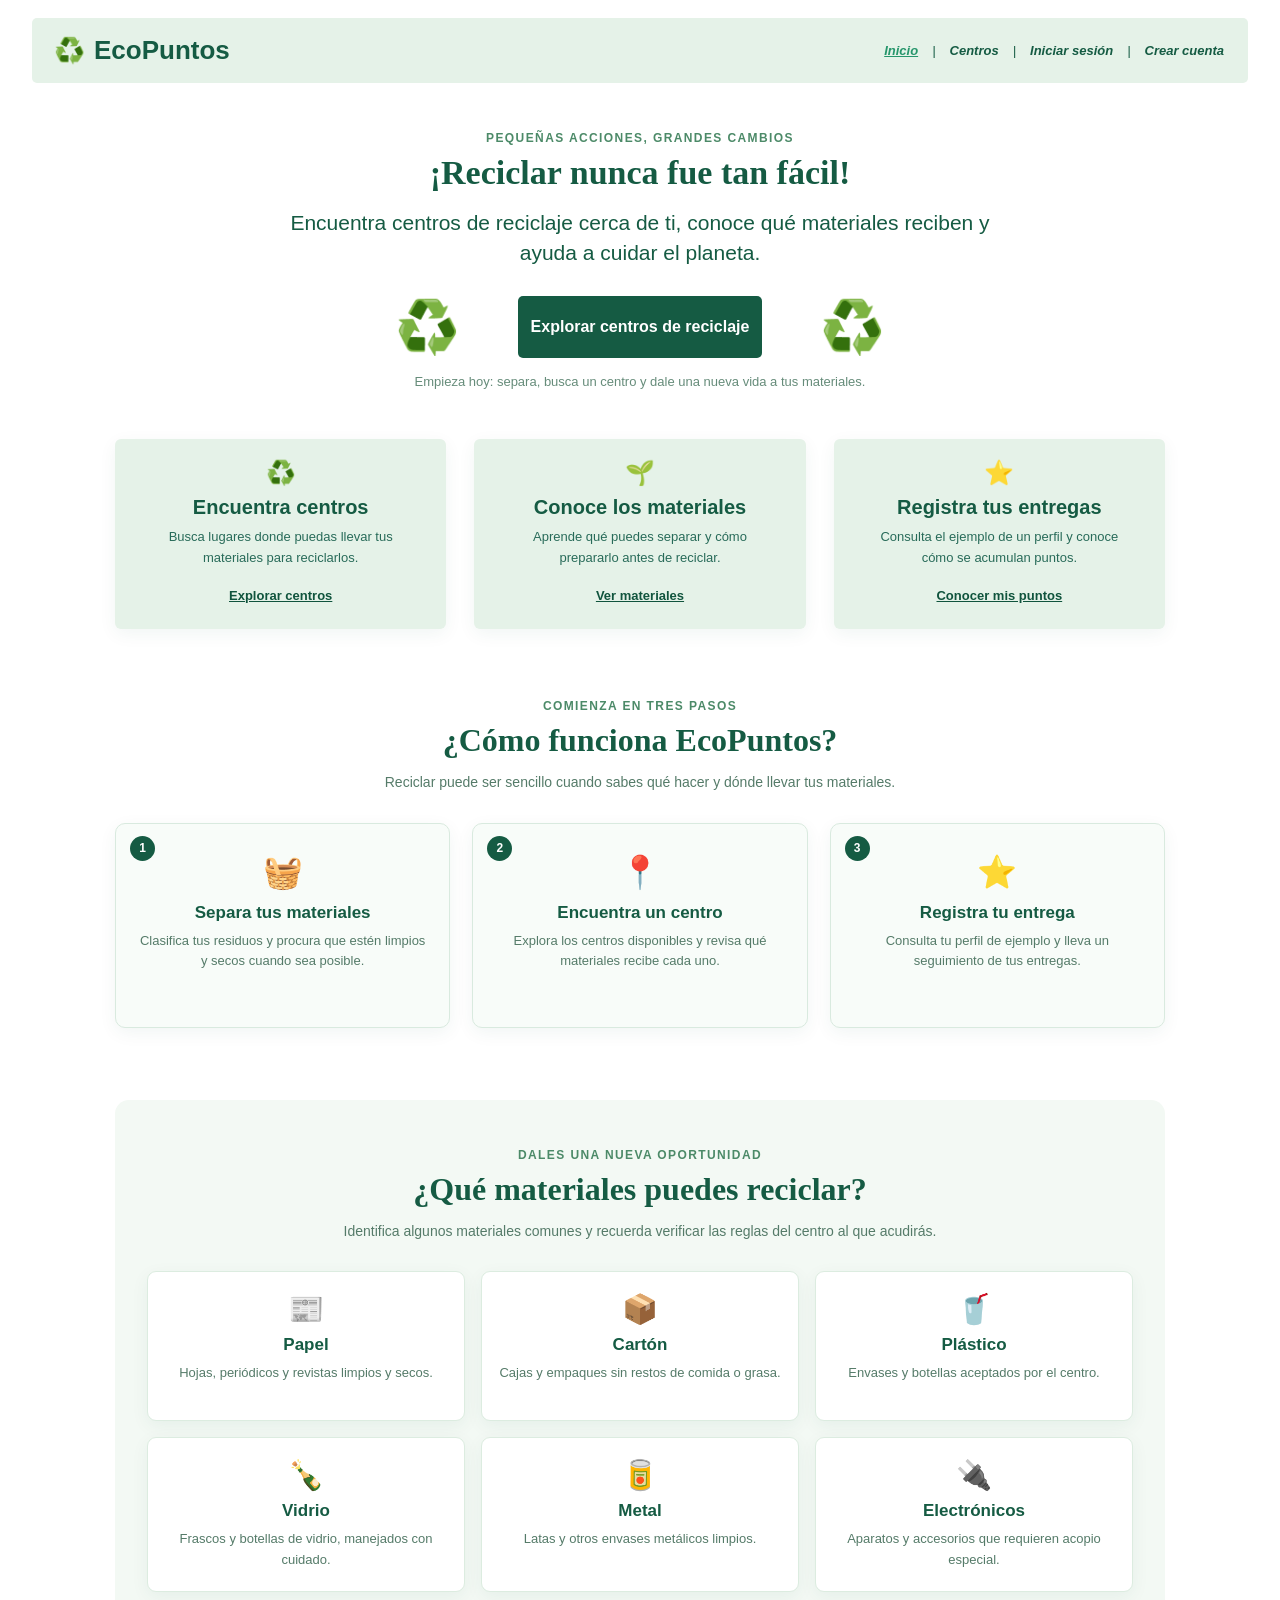
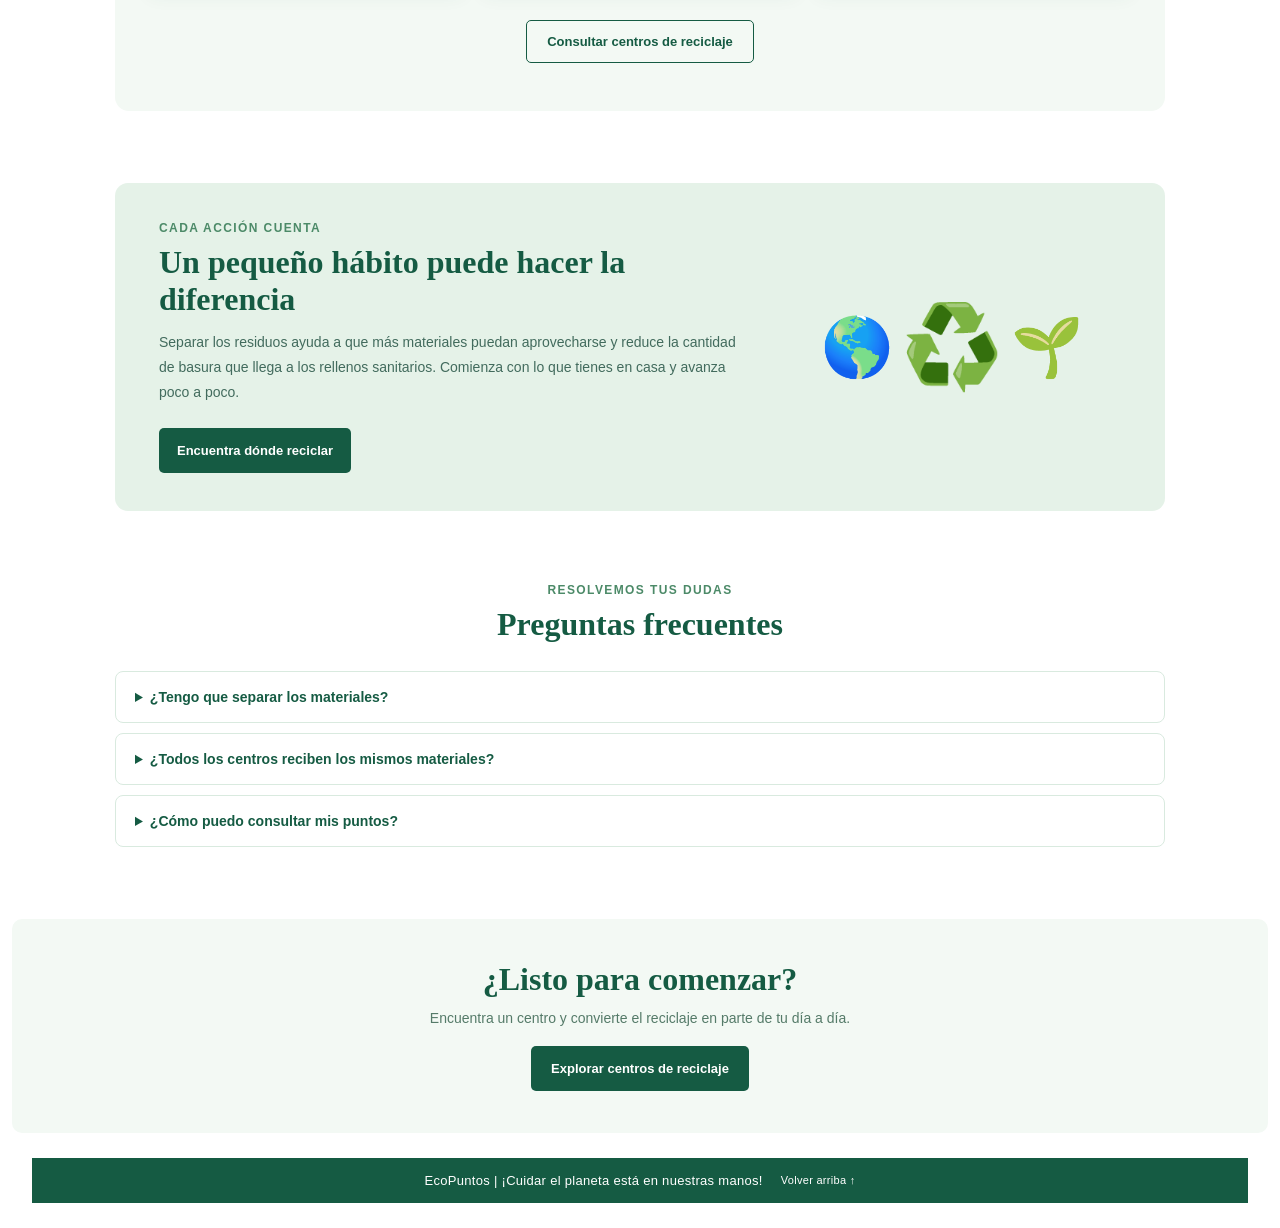
==== commit 0a4462b4: "Sprint 5 integration: Remove unused legacy demo JavaScript" ====
--- a/index.html
+++ b/index.html
@@ -7,7 +7,6 @@
   <title>EcoPuntos | Reciclar nunca fue tan fácil</title>
   <link rel="stylesheet" href="css/styles.css">
   <link rel="stylesheet" href="css/componentes.css">
-  <script src="js/app.js" defer></script>
   <link rel="stylesheet" href="css/header-usuario.css">
   <script src="js/header-usuario.js" defer></script>
 </head>
--- a/css/header-usuario.css
+++ b/css/header-usuario.css
@@ -37,3 +37,75 @@
 @media (max-width: 700px) {
   .user-session { margin: 5px 0 0; }
 }
+
+
+/* Sprint 5: estilos compartidos para mantener consistencia entre páginas. */
+:where(button, .primary-button, .secondary-button, .details-button,
+       .detail-button, .submit-button, .confirmation-close) {
+  transition: background-color .18s ease, color .18s ease,
+    border-color .18s ease, box-shadow .18s ease, transform .18s ease;
+}
+:where(button, input, select, textarea) {
+  font: inherit;
+}
+:where(input:not([type="checkbox"]):not([type="radio"]), select, textarea) {
+  max-width: 100%;
+  border: 1px solid #cbded1;
+  border-radius: 9px;
+  background: #fff;
+  color: #20352b;
+  transition: border-color .18s ease, box-shadow .18s ease;
+}
+:where(input:not([type="checkbox"]):not([type="radio"]), select, textarea):focus {
+  outline: none;
+  border-color: #26734d;
+  box-shadow: 0 0 0 3px rgba(38, 115, 77, .13);
+}
+:where(button, input, select, textarea, a):focus-visible {
+  outline: 3px solid #e6b94f;
+  outline-offset: 3px;
+}
+:where(button, .primary-button, .secondary-button, .details-button,
+       .detail-button, .submit-button, .confirmation-close):not(:disabled):hover {
+  filter: brightness(.96);
+  transform: translateY(-1px);
+}
+:where(button):disabled {
+  cursor: not-allowed;
+  opacity: .58;
+}
+:where(dialog) {
+  max-width: min(94vw, 620px);
+  max-height: 88vh;
+  overflow: auto;
+  border: 1px solid #dce9df;
+  border-radius: 16px;
+  color: #20352b;
+  box-shadow: 0 22px 70px rgba(12, 45, 29, .22);
+}
+:where(dialog)::backdrop {
+  background: rgba(13, 39, 28, .58);
+  backdrop-filter: blur(3px);
+}
+:where(.feature-card, .center-card, .delivery-item, .entrega,
+       .material-card, .user-card, .stat-card, .step-card,
+       .formulario, .history-card) {
+  box-shadow: 0 5px 18px rgba(21, 91, 67, .06);
+  transition: box-shadow .2s ease, transform .2s ease;
+}
+:where(.feature-card, .center-card, .delivery-item, .entrega,
+       .material-card, .user-card, .stat-card, .step-card):hover {
+  box-shadow: 0 10px 26px rgba(21, 91, 67, .11);
+}
+.user-session-profile:hover,
+.user-session-logout:hover {
+  opacity: 1;
+  filter: brightness(.94);
+}
+@media (prefers-reduced-motion: reduce) {
+  :where(*, *::before, *::after) {
+    scroll-behavior: auto !important;
+    transition-duration: .01ms !important;
+    animation-duration: .01ms !important;
+  }
+}
